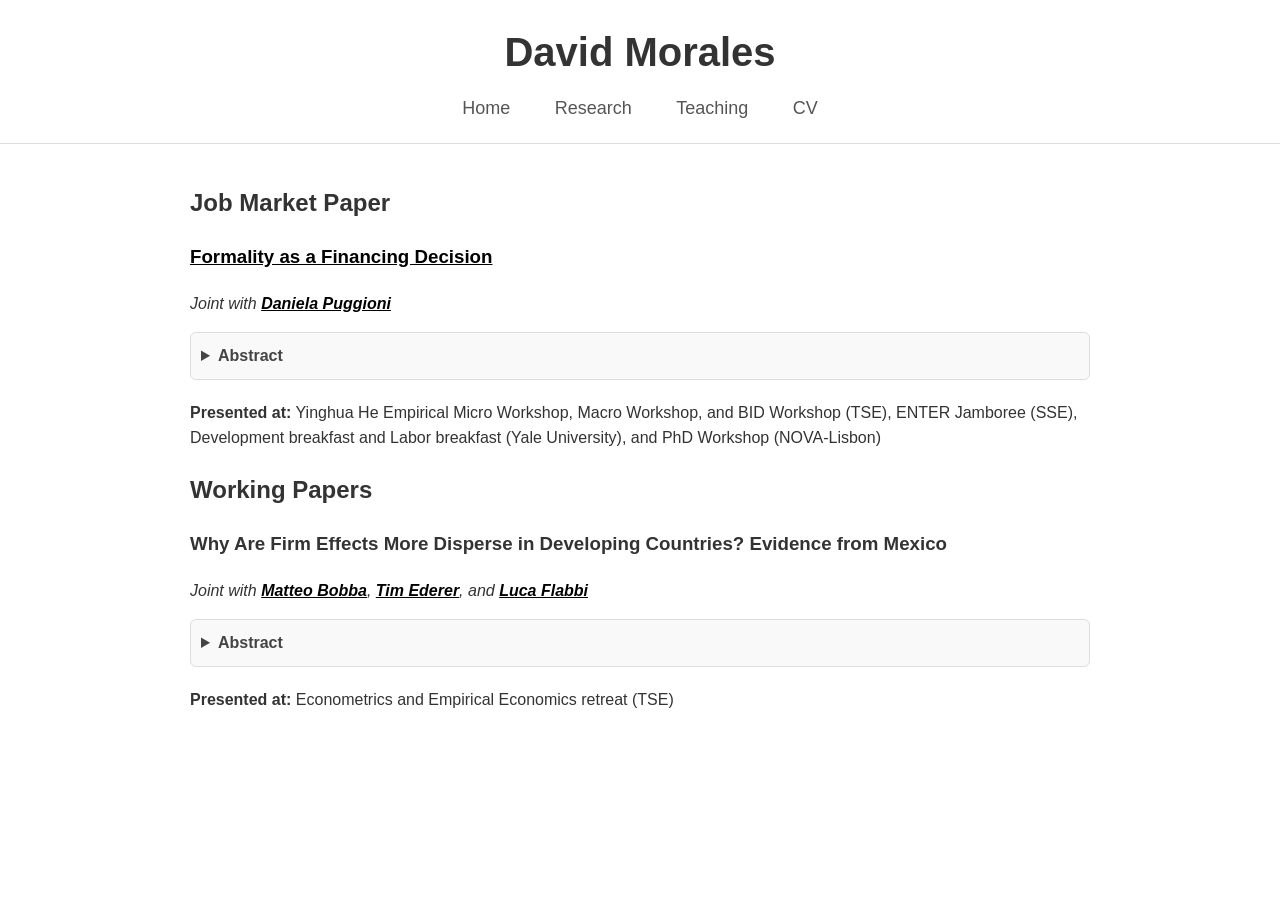
==== research.html @ c48b6bfa "Revise abstracts in research.html for clarity" ====
<!DOCTYPE html>
<html lang="en">
<head>
  <meta charset="UTF-8">
  <meta name="viewport" content="width=device-width, initial-scale=1.0">
  <title>Research - David Morales</title>
  <link rel="stylesheet" href="style.css">
  <style>
    .content {
      max-width: 900px;
      margin: 0 auto;
      padding: 20px;
    }
    details {
      margin: 10px 0 20px 0;
      padding: 10px;
      border: 1px solid #ddd;
      border-radius: 6px;
      background: #f9f9f9;
    }
    details summary {
      cursor: pointer;
      font-weight: bold;
      color: #444;
    }
    details[open] {
      background: #f1f1f1;
    }
  </style>
</head>
<script data-goatcounter="https://davidsmorales.goatcounter.com/count"
        async src="//gc.zgo.at/count.js"></script>
<body>
  <header>
    <h1>David Morales</h1>
    <nav>
      <a href="index.html">Home</a>
      <a href="research.html">Research</a>
      <a href="teaching.html">Teaching</a>
      <a href="files/CVDavidMorales.pdf" target="_blank">CV</a>
    </nav>
  </header>

  <section class="content">
    <h2>Job Market Paper</h2>

    <h3><a href="files/Formality_as_a_Financing_Decision.pdf" target="_blank" class="paper-title">
        Formality as a Financing Decision
      </a></h3>
    <p><em>Joint with <a href="https://danielapuggioni.weebly.com/" target="_blank" class="coauthor">Daniela Puggioni</a></em></p>
    <details>
      <summary>Abstract</summary>
      <p>
        Can bank loans make informal firms formalize? We match the universe of bank loans, the social security records, and the economic censuses in Mexico to track formality, loans, and firm transitions from 2005 to 2025. Three facts emerge. Three quarters of firms with a bank loan are informal; informal firms pay higher rates, provide more collateral on collateralized loans, and obtain smaller loans; and firms move between formality and informality in both directions. We develop a model in which firms that need a loan and are at the margin between being formal and being informal change their status when the relative terms or availability of loans change. Leveraging bank credit supply shocks, we find that a ten percent credit supply expansion widens the financial advantage of formal firms and, as the model predicts, raises the number of firms that formalize by 850 (0.5 percent) and lowers the number of firms that become informal by 600 (0.4 percent) per five-year window in our sample markets. We demonstrate that bank loans affect not only formal firms but also informal ones, and are a lever for formalization.
      </p>
    </details>
    <p><b>Presented at:</b> Yinghua He Empirical Micro Workshop, Macro Workshop, and BID Workshop (TSE), ENTER Jamboree (SSE), Development breakfast and Labor breakfast (Yale University), and PhD Workshop (NOVA-Lisbon) </p>

    <h2>Working Papers</h2>

    <h3>Why Are Firm Effects More Disperse in Developing Countries? Evidence from Mexico</h3>
    <p><em>Joint with <a href="https://matteobobba.github.io/" target="_blank" class="coauthor">Matteo Bobba</a>, <a href="https://sites.google.com/view/tim-ederer" target="_blank" class="coauthor">Tim Ederer</a>, and <a href="https://sites.google.com/site/lucaflabbi/" target="_blank" class="coauthor">Luca Flabbi</a></em></p>
    <details>
      <summary>Abstract</summary>
      <p>
        A large literature that decomposes wage inequality into worker and firm components finds that firm effects explain a larger share of wage dispersion in developing countries than in advanced economies. This paper argues that the informal sector explains it. Using the economic census and matched employer-employee data from Mexico's manufacturing sector, we estimate AKM two-way fixed effects models and show that labor markets with more informality have firm effects that are more dispersed, explain a larger share of wage variance, and are lower on average. This evidence motivates a labor market model with imperfect competition, compensating differentials, and informality. This framework allows us to decompose the estimated AKM firm effects into productivity pass-through, amenities, and market power. The estimation is ongoing and will allow us to quantify how much of the dispersion in firm effects reflects informality.
      </p>
    </details>
    <p><b>Presented at:</b> Econometrics and Empirical Economics retreat (TSE) </p>
    
  </section>
</body>
</html>
---- style.css ----
body {
  font-family: Arial, sans-serif;
  margin: 0;
  padding: 0;
  line-height: 1.6;
  color: #333;
}

header {
  text-align: center;
  padding: 20px 0;
  border-bottom: 1px solid #ddd;
}

header h1 {
  margin: 0;
  font-size: 2.5em;
}

nav {
  margin-top: 10px;
}

nav a {
  margin: 0 20px;
  text-decoration: none;
  font-size: 18px;
  color: #555;
}

nav a:hover {
  color: #000;
}

.intro {
  display: flex;
  justify-content: center;
  align-items: center;
  margin: 40px;
}

.intro img {
  max-width: 350px;
  border-radius: 8px;
  margin-right: 40px;
}

.intro div {
  max-width: 600px;
}

.papers {
  max-width: 800px;
  margin: 0 auto 40px;
  padding: 0 20px;
}

.papers h2 {
  margin-top: 40px;
  border-bottom: 1px solid #ddd;
  padding-bottom: 10px;
}

h1.research-title {
  text-align: center;
  font-size: 1.5em;
  font-weight: bold;
  margin-top: 40px;
  margin-bottom: 40px;
}

.contact-info {
  background: none;
  padding: 0;
  margin: 20px 0;
  font-size: 1rem;
  color: #333;
}

.contact-info a {
  font-weight: bold !important;       
  text-decoration: underline !important; 
  color: inherit !important;          
  cursor: pointer;
}

h3 small {
  font-weight: normal;
  font-size: 0.9em; /* slightly smaller */
}

.paper-title {
  font-weight: bold;
  text-decoration: underline !important;
  color: black !important; /* force black */
}

.coauthors {
  font-size: 0.9em;
  margin-left: 5px;
}

.coauthors em {
  font-style: italic;
  font-weight: normal;
}

.coauthor {
  font-weight: bold;
  text-decoration: underline !important;
  color: black !important; /* force black */
}

.coauthors a {
  color: black;
  font-weight: normal;
  text-decoration: none;
}

.coauthors a:hover {
  text-decoration: underline;
}

.intro a:not(#reveal-email):not(#reveal-personal-email):not(.hero-button) {
  color: black !important;
  font-weight: normal !important;
  text-decoration: underline !important;
}

.intro a:not(#reveal-email):not(#reveal-personal-email):not(.hero-button):hover {
    text-decoration: underline !important;
}

.abstract {
  margin-top: 2px; /* reduce space above Abstract button */
}

.abstract p {
  text-align: justify;
  margin-top: 5px; /* keeps small gap between Abstract button and text */
}

.teaching {
  max-width: 800px;
  margin: 0 auto 40px;
  padding: 0 20px;
}

.teaching h2 {
  margin-top: 40px;
  border-bottom: 1px solid #ddd;
  padding-bottom: 10px;
}

.teaching-table {
  width: 100%;
  border-collapse: collapse;
  margin-top: 20px;
}

.teaching-table td {
  padding: 12px 24px 12px 0;
  vertical-align: top;
}

.teaching-table .course {
  font-weight: bold;
  color: #000;
}

.teaching-table .level,
.teaching-table .years {
  color: #333;
}

@media (max-width: 768px) {
  /* tighter header */
  header h1 {
    font-size: 1.8em;
  }

  nav a {
    margin: 0 10px;
    font-size: 16px;
    display: inline-block;
    margin-bottom: 6px;
  }

  /* stack the photo + text vertically */
  .intro {
    flex-direction: column;
    text-align: center;
    margin: 20px;
  }

  .intro img {
    max-width: 220px;
    margin: 0 0 20px 0;
  }

  .intro div {
    max-width: 100%;
  }

  .contact-info {
    text-align: left;
  }

  /* tighter Research / Teaching */
  .papers,
  .teaching {
    padding: 0 15px;
  }

  h1.research-title {
    font-size: 1.3em;
    margin-top: 25px;
    margin-bottom: 25px;
  }

  .papers h2,
  .teaching h2 {
    font-size: 1.2em;
    margin-top: 25px;
  }

  .paper-title {
    font-size: 1em;
  }

  /* keep tables from overflowing */
  .teaching-table td {
    padding: 8px 10px 8px 0;
    font-size: 0.95em;
  }

  /* prevent long coauthor strings from breaking layout */
  .coauthors {
    display: block;
    margin-left: 0;
    margin-top: 4px;
  }
}

.job-market-notice {
    display: inline-block;
    padding: 0.55rem 0.9rem;
    margin: 0.4rem 0 1.2rem;

    color: #ffffff;
    background-color: #722f45;

    font-size: 1.2em;
    font-weight: 800;
    line-height: 1.25;
    letter-spacing: 0.01em;

    border-radius: 4px;
}

.hero-actions {
    display: flex;
    flex-wrap: wrap;
    gap: 12px;
    margin-top: 24px;
}

.intro .hero-actions a.hero-button {
    display: inline-block;
    padding: 9px 16px;

    color: inherit !important;
    background: transparent;
    border: 1px solid currentColor;
    border-radius: 4px;

    font-size: 0.95rem;
    font-weight: 600 !important;
    line-height: 1.2;
    text-decoration: none !important;
}

.intro .hero-actions a.hero-button:hover {
    color: inherit !important;
    background: #eeeeee;
}

.intro .hero-actions a.hero-button:focus-visible {
    outline: 2px solid currentColor;
    outline-offset: 3px;
}

@media (max-width: 768px) {
    .hero-actions {
        justify-content: center;
    }
}

.intro .profile-pic {
    width: 300px;
    height: 400px;
    max-width: none;

    object-fit: cover;
    object-position: center 45%;

    flex-shrink: 0;
    margin-right: 40px;
    border-radius: 8px;
}

@media (max-width: 768px) {
    .intro .profile-pic {
        width: 220px;
        height: 290px;
        margin: 0 0 20px;
        object-position: center 45%;
    }
}
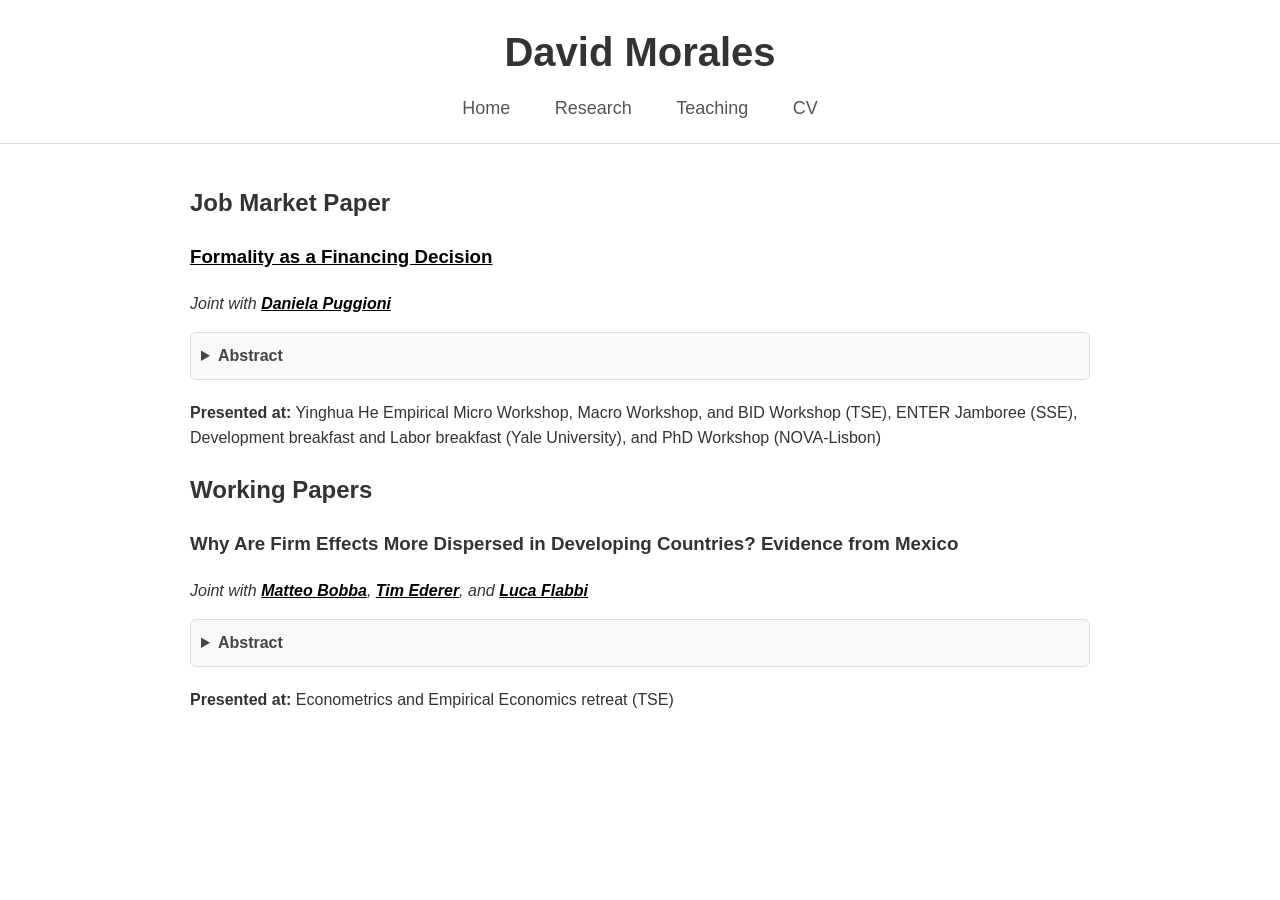
==== commit ff296d29: "Fix typo in heading for working papers section" ====
--- a/research.html
+++ b/research.html
@@ -58,7 +58,7 @@
 
     <h2>Working Papers</h2>
 
-    <h3>Why Are Firm Effects More Disperse in Developing Countries? Evidence from Mexico</h3>
+    <h3>Why Are Firm Effects More Dispersed in Developing Countries? Evidence from Mexico</h3>
     <p><em>Joint with <a href="https://matteobobba.github.io/" target="_blank" class="coauthor">Matteo Bobba</a>, <a href="https://sites.google.com/view/tim-ederer" target="_blank" class="coauthor">Tim Ederer</a>, and <a href="https://sites.google.com/site/lucaflabbi/" target="_blank" class="coauthor">Luca Flabbi</a></em></p>
     <details>
       <summary>Abstract</summary>
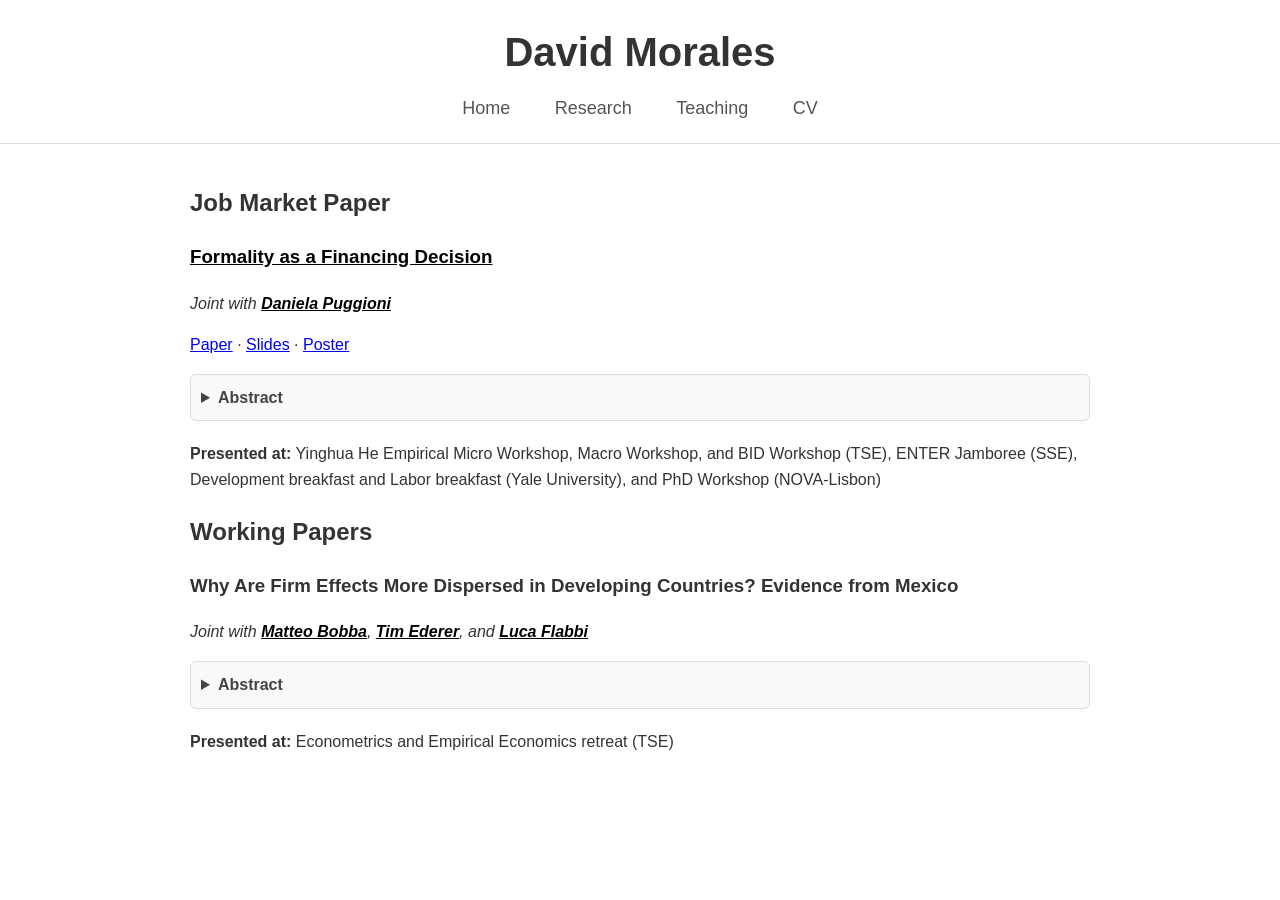
==== commit a8e7c850: "Add resource links for Formality as a Financing Decision Added links to the paper, slides, and poste" ====
--- a/research.html
+++ b/research.html
@@ -48,6 +48,11 @@
         Formality as a Financing Decision
       </a></h3>
     <p><em>Joint with <a href="https://danielapuggioni.weebly.com/" target="_blank" class="coauthor">Daniela Puggioni</a></em></p>
+    <p>
+      <a href="files/Formality_as_a_Financing_Decision.pdf" target="_blank" rel="noopener">Paper</a> &middot;
+      <a href="files/Slides_Formality_as_a_Financing_Decision.pdf" target="_blank" rel="noopener">Slides</a> &middot;
+      <a href="files/Poster_JMP.pdf" target="_blank" rel="noopener">Poster</a>
+    </p>    
     <details>
       <summary>Abstract</summary>
       <p>
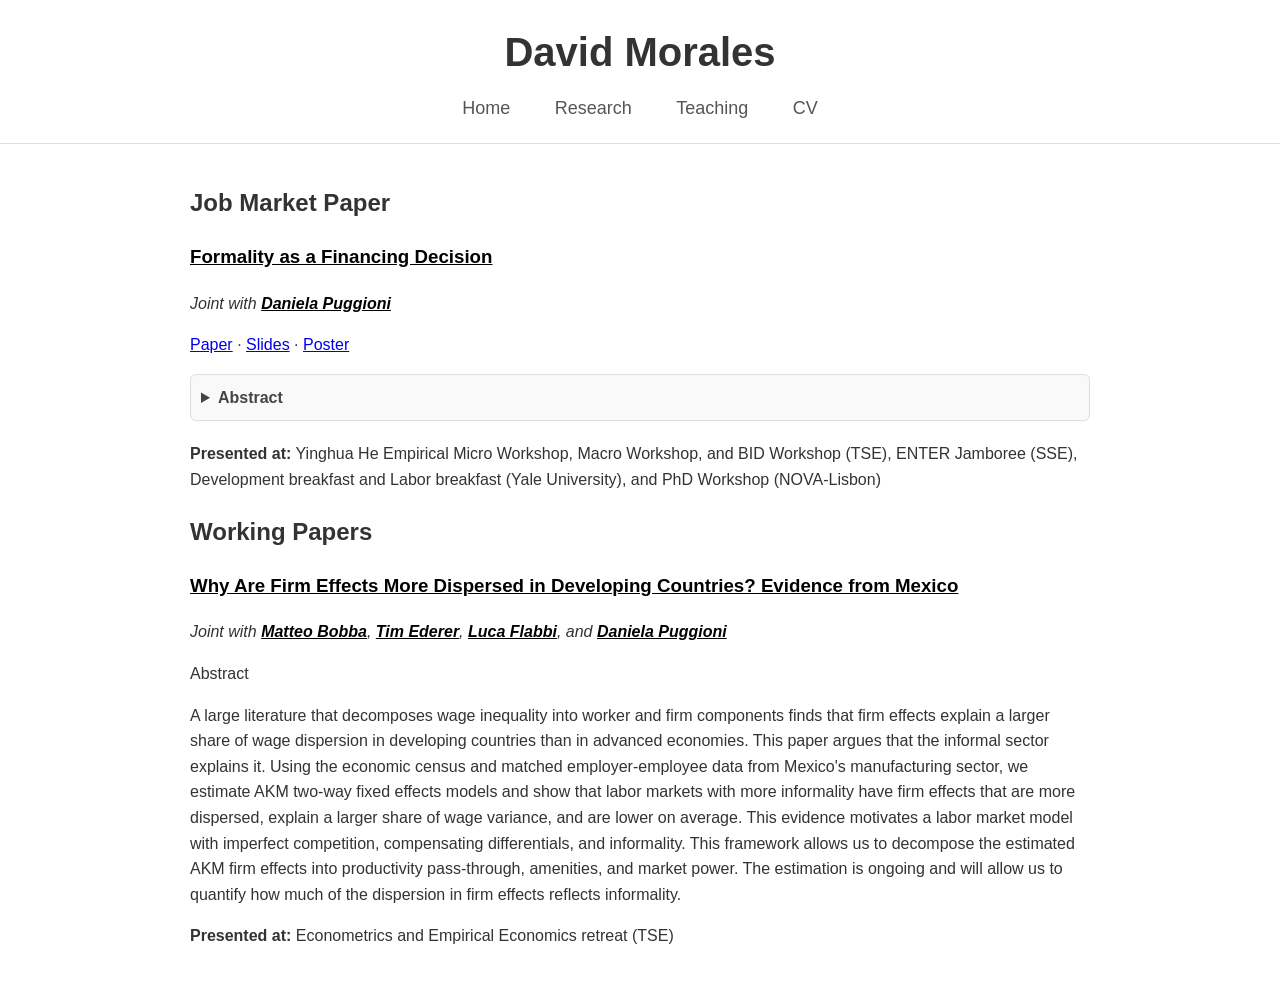
==== commit 71405e46: "Revise working paper entry with link and coauthor Updated the working paper section with a clickable" ====
--- a/research.html
+++ b/research.html
@@ -63,9 +63,10 @@
 
     <h2>Working Papers</h2>
 
-    <h3>Why Are Firm Effects More Dispersed in Developing Countries? Evidence from Mexico</h3>
-    <p><em>Joint with <a href="https://matteobobba.github.io/" target="_blank" class="coauthor">Matteo Bobba</a>, <a href="https://sites.google.com/view/tim-ederer" target="_blank" class="coauthor">Tim Ederer</a>, and <a href="https://sites.google.com/site/lucaflabbi/" target="_blank" class="coauthor">Luca Flabbi</a></em></p>
-    <details>
+    <h3><a href="files/Why_Are_Firm_Effects_More_Dispersed_in_Developing_Countries__Evidence_from_Mexico.pdf" target="_blank" class="paper-title">
+        Why Are Firm Effects More Dispersed in Developing Countries? Evidence from Mexico
+      </a></h3>
+    <p><em>Joint with <a href="https://matteobobba.github.io/" target="_blank" class="coauthor">Matteo Bobba</a>, <a href="https://sites.google.com/view/tim-ederer" target="_blank" class="coauthor">Tim Ederer</a>, <a href="https://sites.google.com/site/lucaflabbi/" target="_blank" class="coauthor">Luca Flabbi</a>, and <a href="https://danielapuggioni.weebly.com/" target="_blank" class="coauthor">Daniela Puggioni</a></em></p>
       <summary>Abstract</summary>
       <p>
         A large literature that decomposes wage inequality into worker and firm components finds that firm effects explain a larger share of wage dispersion in developing countries than in advanced economies. This paper argues that the informal sector explains it. Using the economic census and matched employer-employee data from Mexico's manufacturing sector, we estimate AKM two-way fixed effects models and show that labor markets with more informality have firm effects that are more dispersed, explain a larger share of wage variance, and are lower on average. This evidence motivates a labor market model with imperfect competition, compensating differentials, and informality. This framework allows us to decompose the estimated AKM firm effects into productivity pass-through, amenities, and market power. The estimation is ongoing and will allow us to quantify how much of the dispersion in firm effects reflects informality.
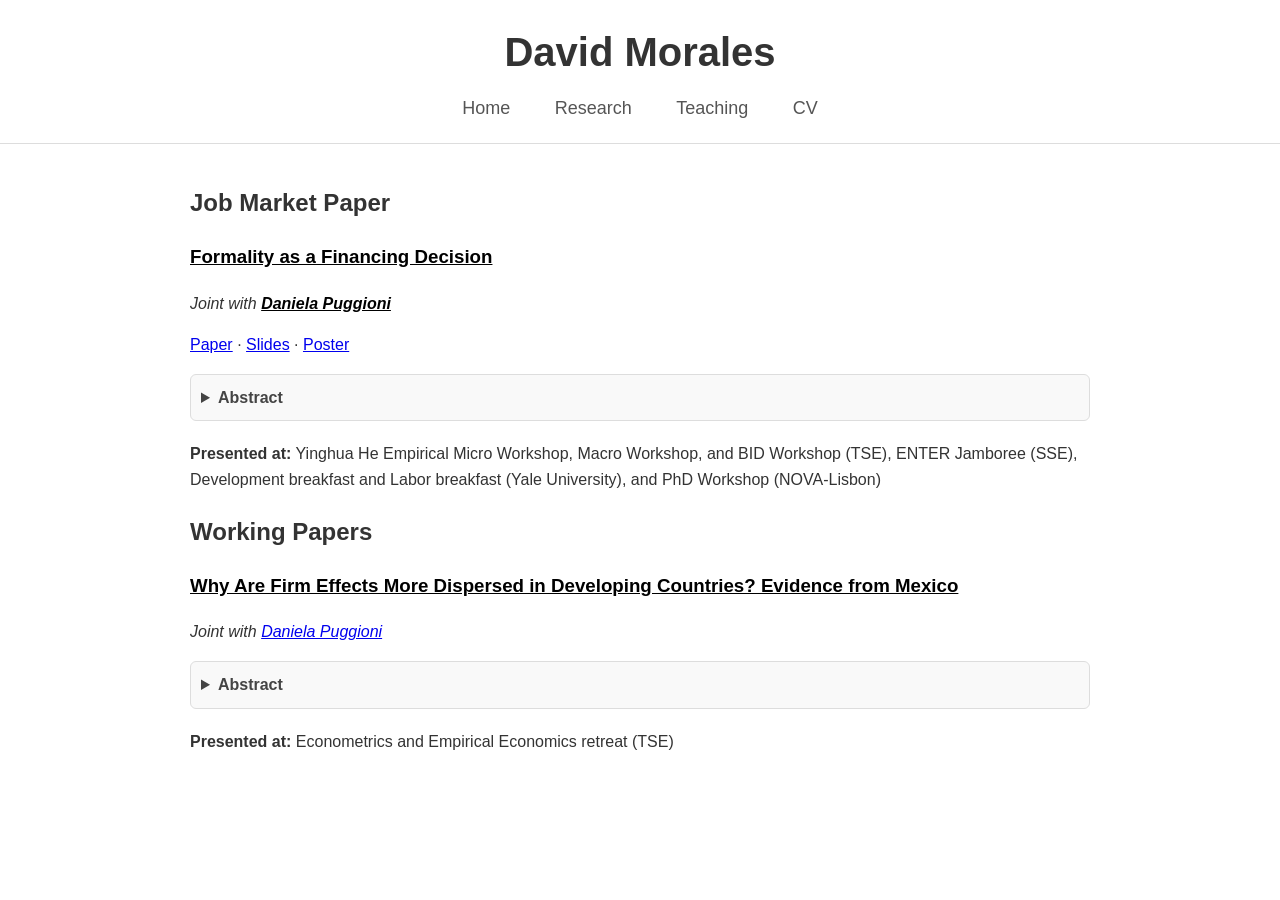
==== commit 3df1e385: "Revise abstract and coauthor details in research.html Updated the abstract and coauthor section in r" ====
--- a/research.html
+++ b/research.html
@@ -66,10 +66,11 @@
     <h3><a href="files/Why_Are_Firm_Effects_More_Dispersed_in_Developing_Countries__Evidence_from_Mexico.pdf" target="_blank" class="paper-title">
         Why Are Firm Effects More Dispersed in Developing Countries? Evidence from Mexico
       </a></h3>
-    <p><em>Joint with <a href="https://matteobobba.github.io/" target="_blank" class="coauthor">Matteo Bobba</a>, <a href="https://sites.google.com/view/tim-ederer" target="_blank" class="coauthor">Tim Ederer</a>, <a href="https://sites.google.com/site/lucaflabbi/" target="_blank" class="coauthor">Luca Flabbi</a>, and <a href="https://danielapuggioni.weebly.com/" target="_blank" class="coauthor">Daniela Puggioni</a></em></p>
+    <p><em>Joint with <a href="https://matteobobba.github.io/" …>Daniela Puggioni</a></em></p>
+    <details>
       <summary>Abstract</summary>
       <p>
-        A large literature that decomposes wage inequality into worker and firm components finds that firm effects explain a larger share of wage dispersion in developing countries than in advanced economies. This paper argues that the informal sector explains it. Using the economic census and matched employer-employee data from Mexico's manufacturing sector, we estimate AKM two-way fixed effects models and show that labor markets with more informality have firm effects that are more dispersed, explain a larger share of wage variance, and are lower on average. This evidence motivates a labor market model with imperfect competition, compensating differentials, and informality. This framework allows us to decompose the estimated AKM firm effects into productivity pass-through, amenities, and market power. The estimation is ongoing and will allow us to quantify how much of the dispersion in firm effects reflects informality.
+        A large literature that decomposes wage inequality …
       </p>
     </details>
     <p><b>Presented at:</b> Econometrics and Empirical Economics retreat (TSE) </p>
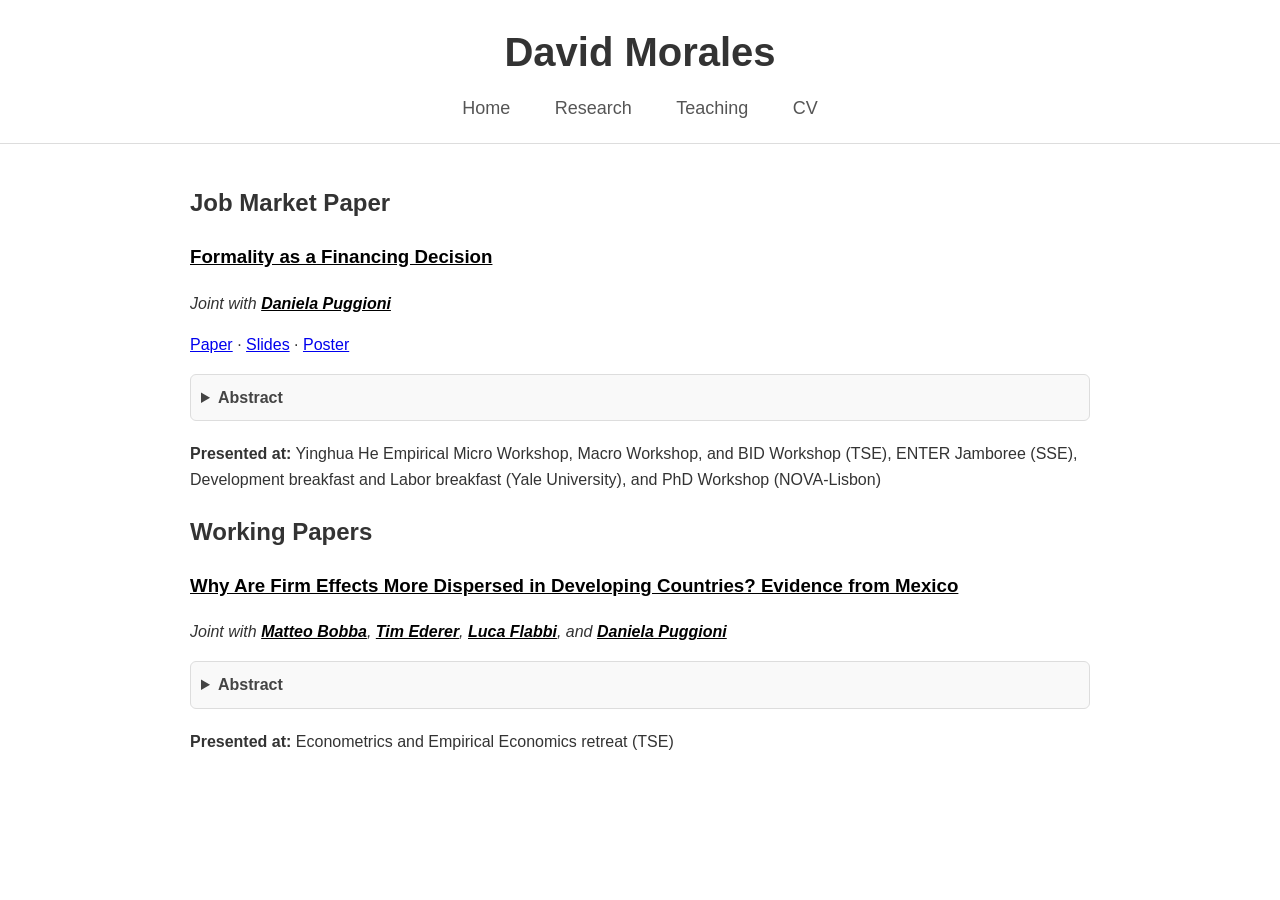
==== commit 14c3ed93: "Revise coauthor details and abstract in research.html Updated coauthor list and enhanced abstract de" ====
--- a/research.html
+++ b/research.html
@@ -66,11 +66,11 @@
     <h3><a href="files/Why_Are_Firm_Effects_More_Dispersed_in_Developing_Countries__Evidence_from_Mexico.pdf" target="_blank" class="paper-title">
         Why Are Firm Effects More Dispersed in Developing Countries? Evidence from Mexico
       </a></h3>
-    <p><em>Joint with <a href="https://matteobobba.github.io/" …>Daniela Puggioni</a></em></p>
+    <p><em>Joint with <a href="https://matteobobba.github.io/" target="_blank" class="coauthor">Matteo Bobba</a>, <a href="https://sites.google.com/view/tim-ederer" target="_blank" class="coauthor">Tim Ederer</a>, <a href="https://sites.google.com/site/lucaflabbi/" target="_blank" class="coauthor">Luca Flabbi</a>, and <a href="https://danielapuggioni.weebly.com/" target="_blank" class="coauthor">Daniela Puggioni</a></em></p>
     <details>
       <summary>Abstract</summary>
       <p>
-        A large literature that decomposes wage inequality …
+        A large literature that decomposes wage inequality into worker and firm components finds that firm effects explain a larger share of wage dispersion in developing countries than in advanced economies. This paper argues that the informal sector explains it. Using the economic census and matched employer-employee data from Mexico's manufacturing sector, we estimate AKM two-way fixed effects models and show that labor markets with more informality have firm effects that are more dispersed, explain a larger share of wage variance, and are lower on average. This evidence motivates a labor market model with imperfect competition, compensating differentials, and informality. This framework allows us to decompose the estimated AKM firm effects into productivity pass-through, amenities, and market power. The estimation is ongoing and will allow us to quantify how much of the dispersion in firm effects reflects informality.
       </p>
     </details>
     <p><b>Presented at:</b> Econometrics and Empirical Economics retreat (TSE) </p>
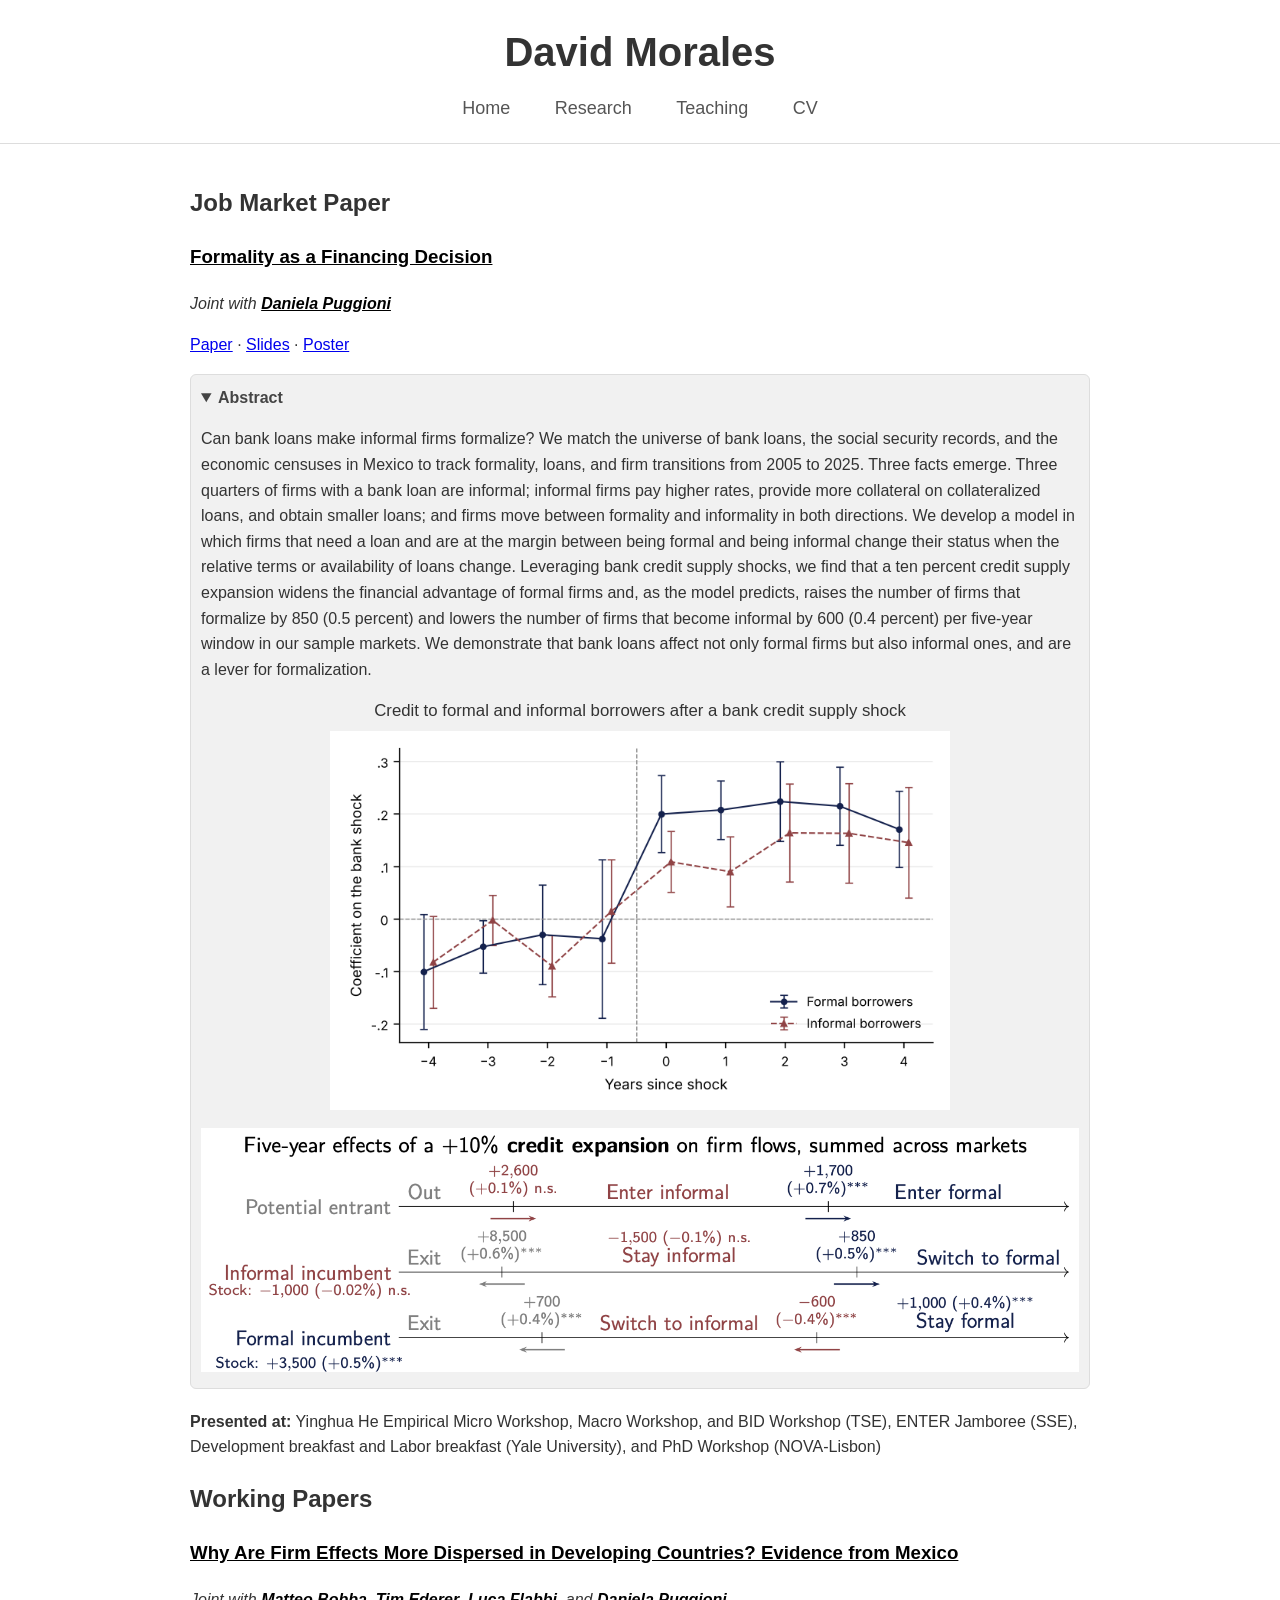
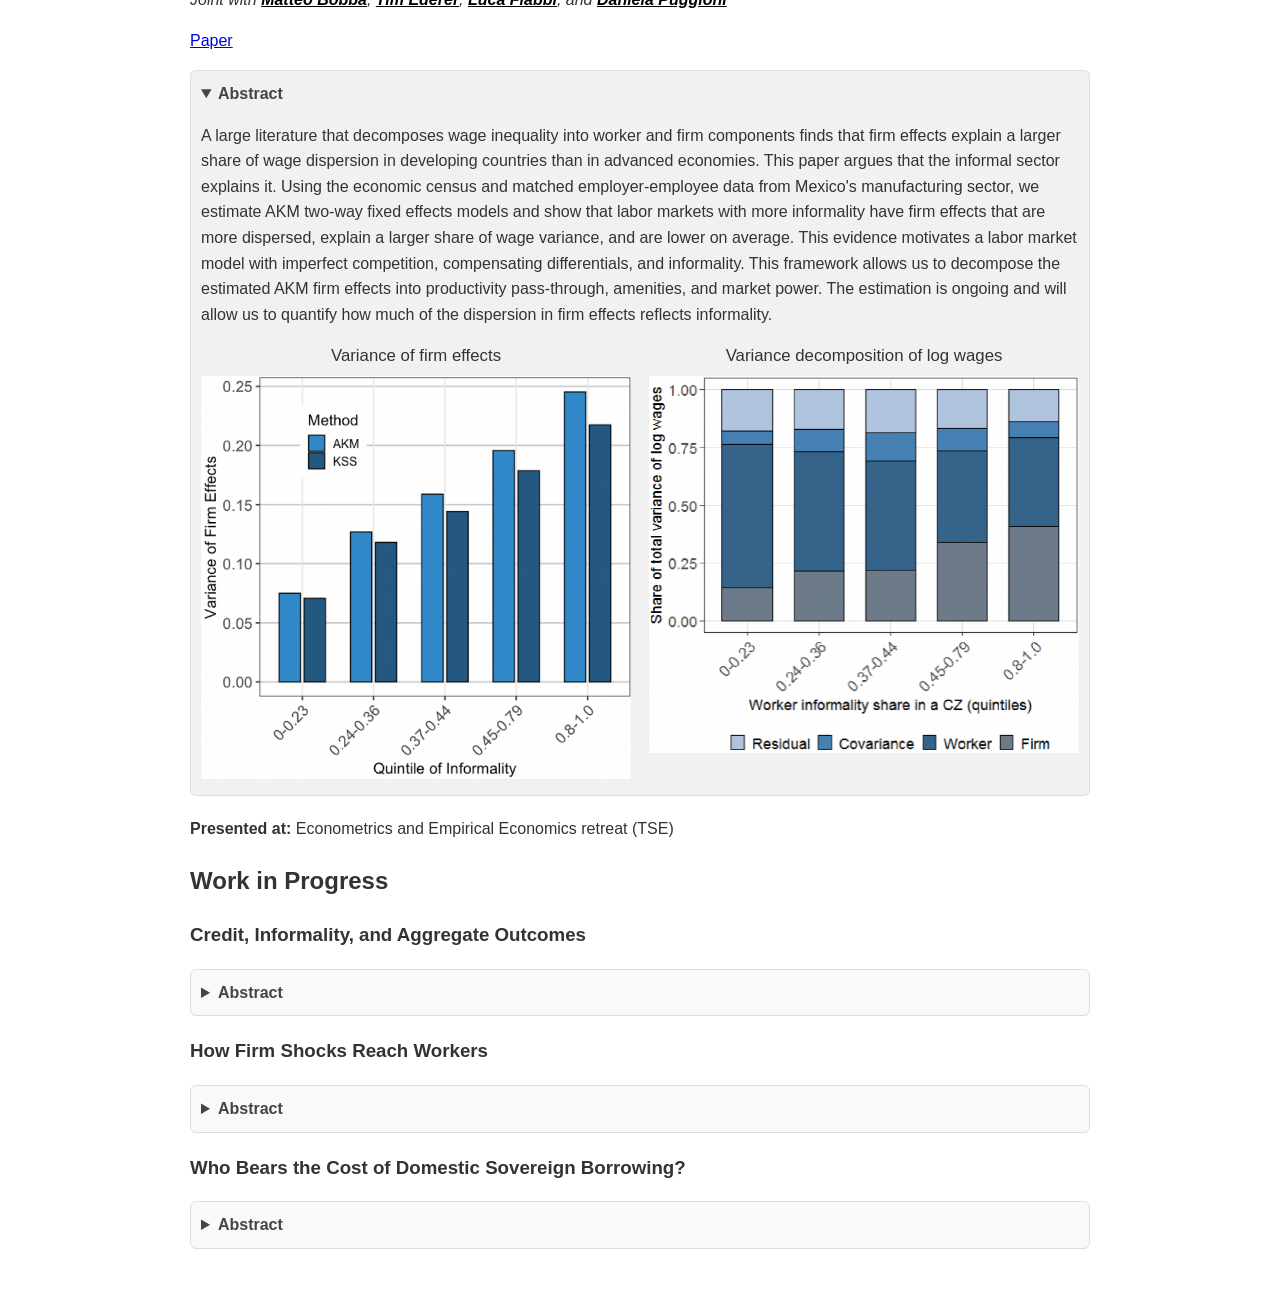
==== commit 2b1970c4: "Update stylesheet link and add new content sections" ====
--- a/research.html
+++ b/research.html
@@ -4,7 +4,7 @@
   <meta charset="UTF-8">
   <meta name="viewport" content="width=device-width, initial-scale=1.0">
   <title>Research - David Morales</title>
-  <link rel="stylesheet" href="style.css">
+  <link rel="stylesheet" href="style.css?v=4">
   <style>
     .content {
       max-width: 900px;
@@ -53,11 +53,18 @@
       <a href="files/Slides_Formality_as_a_Financing_Decision.pdf" target="_blank" rel="noopener">Slides</a> &middot;
       <a href="files/Poster_JMP.pdf" target="_blank" rel="noopener">Poster</a>
     </p>    
-    <details>
+    <details open>
       <summary>Abstract</summary>
       <p>
         Can bank loans make informal firms formalize? We match the universe of bank loans, the social security records, and the economic censuses in Mexico to track formality, loans, and firm transitions from 2005 to 2025. Three facts emerge. Three quarters of firms with a bank loan are informal; informal firms pay higher rates, provide more collateral on collateralized loans, and obtain smaller loans; and firms move between formality and informality in both directions. We develop a model in which firms that need a loan and are at the margin between being formal and being informal change their status when the relative terms or availability of loans change. Leveraging bank credit supply shocks, we find that a ten percent credit supply expansion widens the financial advantage of formal firms and, as the model predicts, raises the number of firms that formalize by 850 (0.5 percent) and lowers the number of firms that become informal by 600 (0.4 percent) per five-year window in our sample markets. We demonstrate that bank loans affect not only formal firms but also informal ones, and are a lever for formalization.
       </p>
+      <div class="paper-figures">
+        <figure class="narrow">
+          <figcaption>Credit to formal and informal borrowers after a bank credit supply shock</figcaption>
+          <img src="images/credit.png" alt="Event study: effect of the bank credit supply shock on credit to formal and informal borrowers" loading="lazy">
+        </figure>
+        <img src="images/transitions.png" alt="Five-year effects of a 10 percent credit expansion on firm entry, exit, and formality transitions" loading="lazy">
+      </div>
     </details>
     <p><b>Presented at:</b> Yinghua He Empirical Micro Workshop, Macro Workshop, and BID Workshop (TSE), ENTER Jamboree (SSE), Development breakfast and Labor breakfast (Yale University), and PhD Workshop (NOVA-Lisbon) </p>
 
@@ -67,15 +74,53 @@
         Why Are Firm Effects More Dispersed in Developing Countries? Evidence from Mexico
       </a></h3>
     <p><em>Joint with <a href="https://matteobobba.github.io/" target="_blank" class="coauthor">Matteo Bobba</a>, <a href="https://sites.google.com/view/tim-ederer" target="_blank" class="coauthor">Tim Ederer</a>, <a href="https://sites.google.com/site/lucaflabbi/" target="_blank" class="coauthor">Luca Flabbi</a>, and <a href="https://danielapuggioni.weebly.com/" target="_blank" class="coauthor">Daniela Puggioni</a></em></p>
-    <details>
+    <p>
+      <a href="files/Why_Are_Firm_Effects_More_Dispersed_in_Developing_Countries__Evidence_from_Mexico.pdf" target="_blank" rel="noopener">Paper</a>
+    </p>
+    <details open>
       <summary>Abstract</summary>
       <p>
         A large literature that decomposes wage inequality into worker and firm components finds that firm effects explain a larger share of wage dispersion in developing countries than in advanced economies. This paper argues that the informal sector explains it. Using the economic census and matched employer-employee data from Mexico's manufacturing sector, we estimate AKM two-way fixed effects models and show that labor markets with more informality have firm effects that are more dispersed, explain a larger share of wage variance, and are lower on average. This evidence motivates a labor market model with imperfect competition, compensating differentials, and informality. This framework allows us to decompose the estimated AKM firm effects into productivity pass-through, amenities, and market power. The estimation is ongoing and will allow us to quantify how much of the dispersion in firm effects reflects informality.
       </p>
+      <div class="paper-figures two-col">
+        <figure>
+          <figcaption>Variance of firm effects</figcaption>
+          <img src="images/firm_fe_var.png" alt="Variance of firm effects by quintile of informality, AKM and KSS estimates" loading="lazy">
+        </figure>
+        <figure>
+          <figcaption>Variance decomposition of log wages</figcaption>
+          <img src="images/var_decomp.png" alt="Variance decomposition of log wages by worker informality share" loading="lazy">
+        </figure>
+      </div>
     </details>
     <p><b>Presented at:</b> Econometrics and Empirical Economics retreat (TSE) </p>
-    
+
+    <h2>Work in Progress</h2>
+
+    <h3>Credit, Informality, and Aggregate Outcomes</h3>
+    <details>
+      <summary>Abstract</summary>
+      <p>
+        This project extends my job market paper. First, I extend the model to a general equilibrium framework in which firms compete in the labor market. Second, I estimate it as a dynamic discrete choice problem in which firms choose between exit, formality, and informality. The estimation will allow me to evaluate counterfactual policies such as credit guarantees or financial inclusion programs and compare their effects with those of tax policy changes on formality, output, and productivity.
+      </p>
+    </details>
+
+    <h3>How Firm Shocks Reach Workers</h3>
+    <details>
+      <summary>Abstract</summary>
+      <p>
+        This work studies the pass-through of firm shocks to wages and employment and its interaction with informality. I rely on the credit shocks as in my job market paper, but at monthly frequency, and I include only loans used for productive purposes such as capital investment, excluding all other types of loans. To analyze the effects of these shocks at the firm level, not at the market level, I match the financial shocks with a pool of more than 2.4 million companies. The estimation measures how much of the credit shock actually translates into a labor productivity shock and traces its effects on firms’ growth, capital investment, and profits. Then I estimate the effects of labor productivity changes, instrumented by the credit supply shocks, on labor and wages. Furthermore, I analyze how the pass-through differs by formality and by regional institutional settings like the minimum wage and taxes.
+      </p>
+    </details>
+
+    <h3>Who Bears the Cost of Domestic Sovereign Borrowing?</h3>
+    <details>
+      <summary>Abstract</summary>
+      <p>
+        The share of government debt held by domestic banks has increased in emerging economies in a context of fiscal pressures such as fuel subsidies, pension systems, and state-owned enterprises’ financial back-up. It is well documented that government borrowing can crowd out financing to the private sector. This work measures the degree of crowding-out and assesses its effects across the firm size distribution and the firms’ formality status. Using banks’ holdings of government securities and the universe of bank loans to enterprises, I compare multi-bank firms connected to banks exposed to different levels of government securities. Furthermore, I explore the feedback effects of the crowding-out, where the government borrows from banks, firms face a credit drought and perform poorly, fiscal revenues fall as a consequence, and the government must borrow even more from banks.
+      </p>
+    </details>
+
   </section>
 </body>
 </html>
-
--- a/style.css
+++ b/style.css
@@ -318,4 +318,73 @@
     }
 }
 
-
+/* ---------- Research section additions ---------- */
+.jmp-label {
+  color: #722f45;
+  font-weight: 800;
+  margin-right: 4px;
+}
+
+.paper {
+  margin-bottom: 36px;
+}
+
+.paper-figures {
+  display: flex;
+  flex-direction: column;
+  gap: 18px;
+  margin: 14px 0 6px;
+}
+
+.paper-figures img {
+  width: 100%;
+  height: auto;
+  display: block;
+}
+
+.paper-figures figure {
+  margin: 0;
+}
+
+.paper-figures figure.narrow {
+  max-width: 620px;
+  margin: 0 auto;
+  width: 100%;
+}
+
+.paper-figures figcaption {
+  text-align: center;
+  font-size: 1.05em;
+  margin-bottom: 6px;
+}
+
+.paper-figures.two-col {
+  flex-direction: row;
+  align-items: flex-start;
+}
+
+.paper-figures.two-col figure {
+  width: calc(50% - 9px);
+}
+
+.wip-title {
+  margin-bottom: 4px;
+}
+
+.wip-description {
+  margin-top: 0;
+  text-align: justify;
+}
+
+@media (max-width: 768px) {
+  .paper-figures.two-col {
+    flex-direction: column;
+  }
+  .paper-figures.two-col figure {
+    width: 100%;
+  }
+}
+
+.paper-main {
+  margin-bottom: 70px;
+}
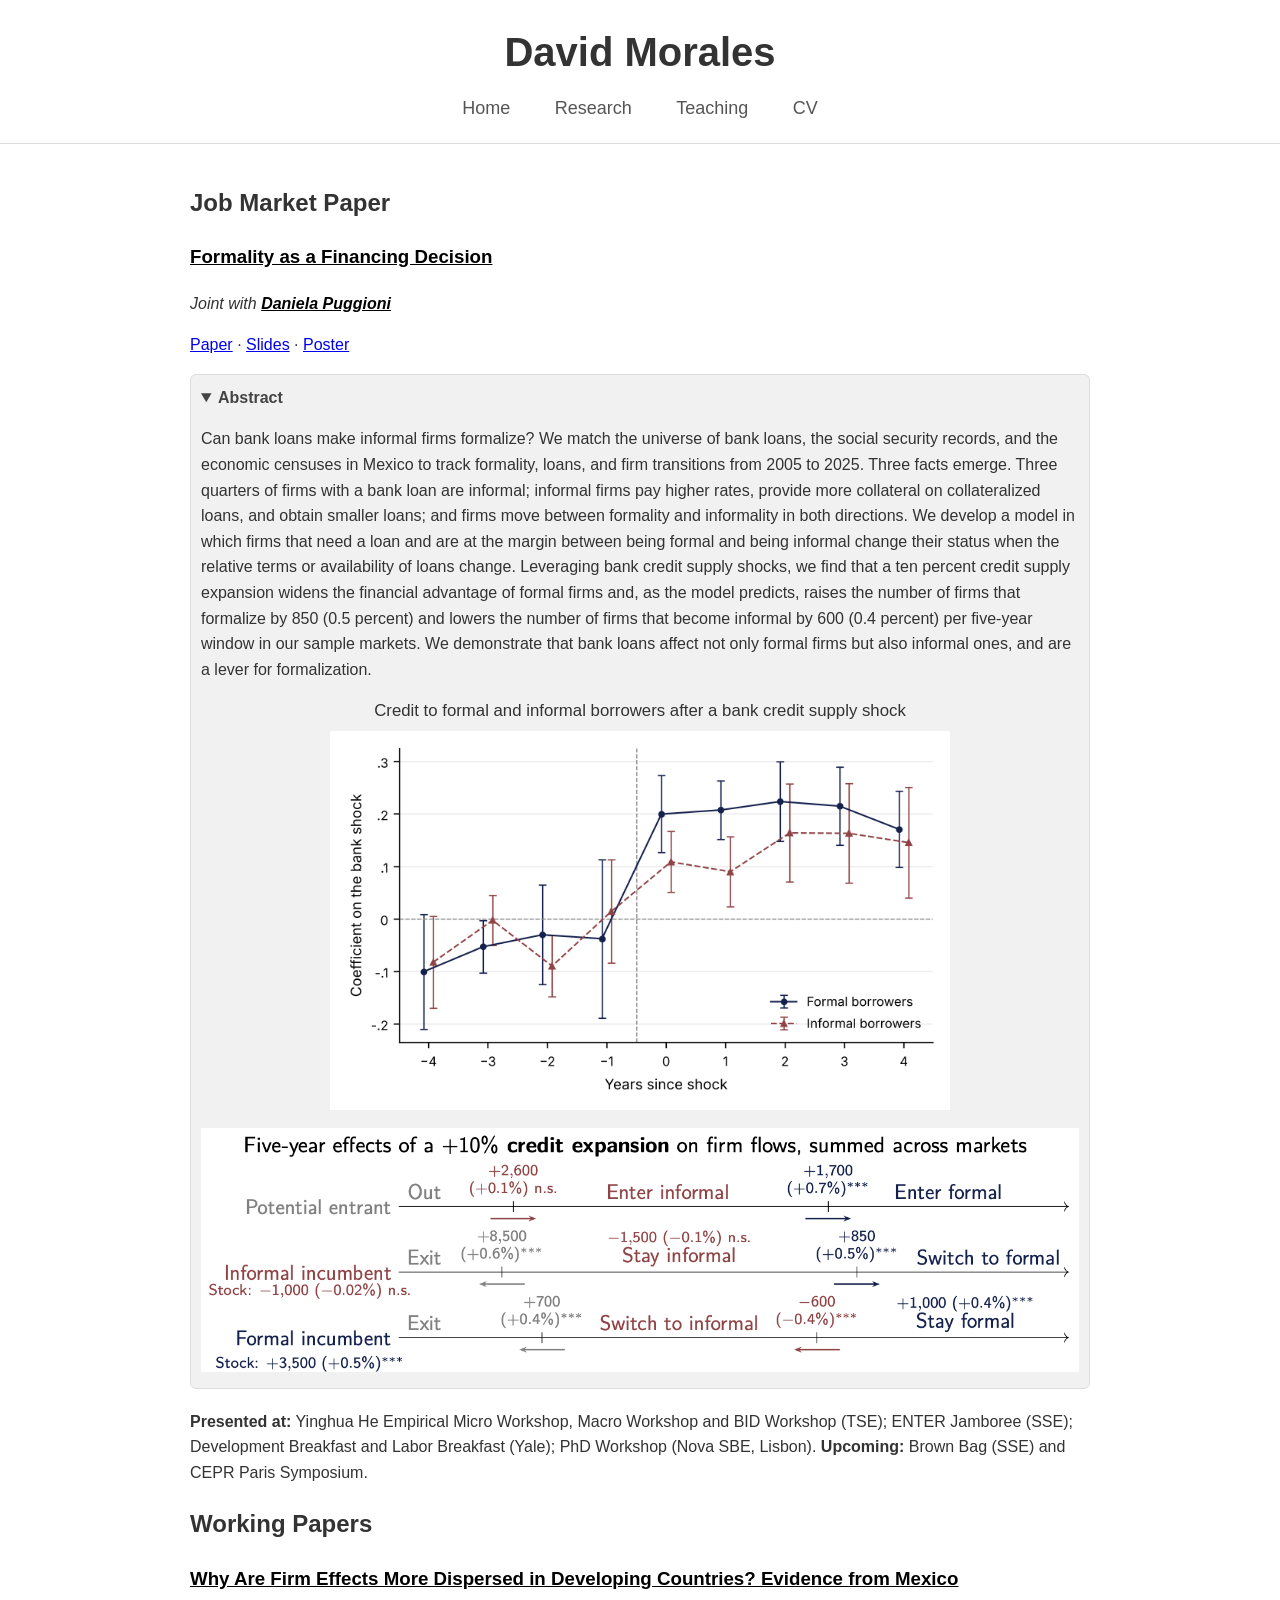
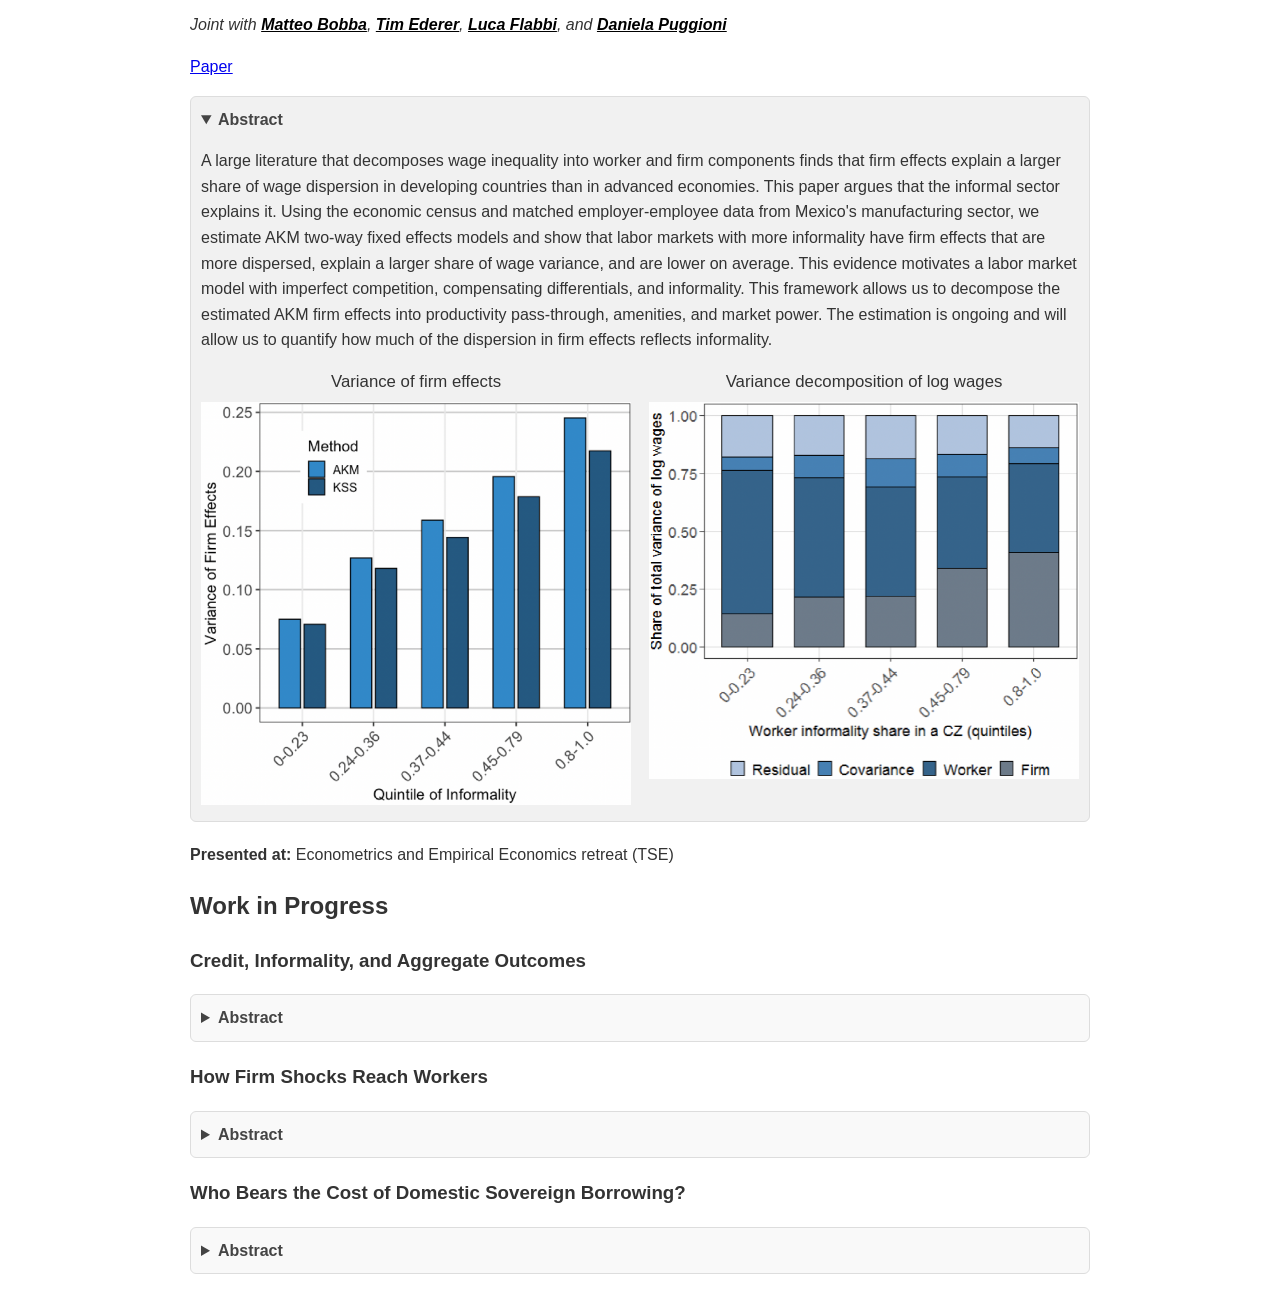
==== commit 99ea03ac: "Update presentation details and add upcoming events" ====
--- a/research.html
+++ b/research.html
@@ -66,8 +66,7 @@
         <img src="images/transitions.png" alt="Five-year effects of a 10 percent credit expansion on firm entry, exit, and formality transitions" loading="lazy">
       </div>
     </details>
-    <p><b>Presented at:</b> Yinghua He Empirical Micro Workshop, Macro Workshop, and BID Workshop (TSE), ENTER Jamboree (SSE), Development breakfast and Labor breakfast (Yale University), and PhD Workshop (NOVA-Lisbon) </p>
-
+    <p><b>Presented at:</b> Yinghua He Empirical Micro Workshop, Macro Workshop and BID Workshop (TSE); ENTER Jamboree (SSE); Development Breakfast and Labor Breakfast (Yale); PhD Workshop (Nova SBE, Lisbon). <b>Upcoming:</b> Brown Bag (SSE) and CEPR Paris Symposium.</p>
     <h2>Working Papers</h2>
 
     <h3><a href="files/Why_Are_Firm_Effects_More_Dispersed_in_Developing_Countries__Evidence_from_Mexico.pdf" target="_blank" class="paper-title">
